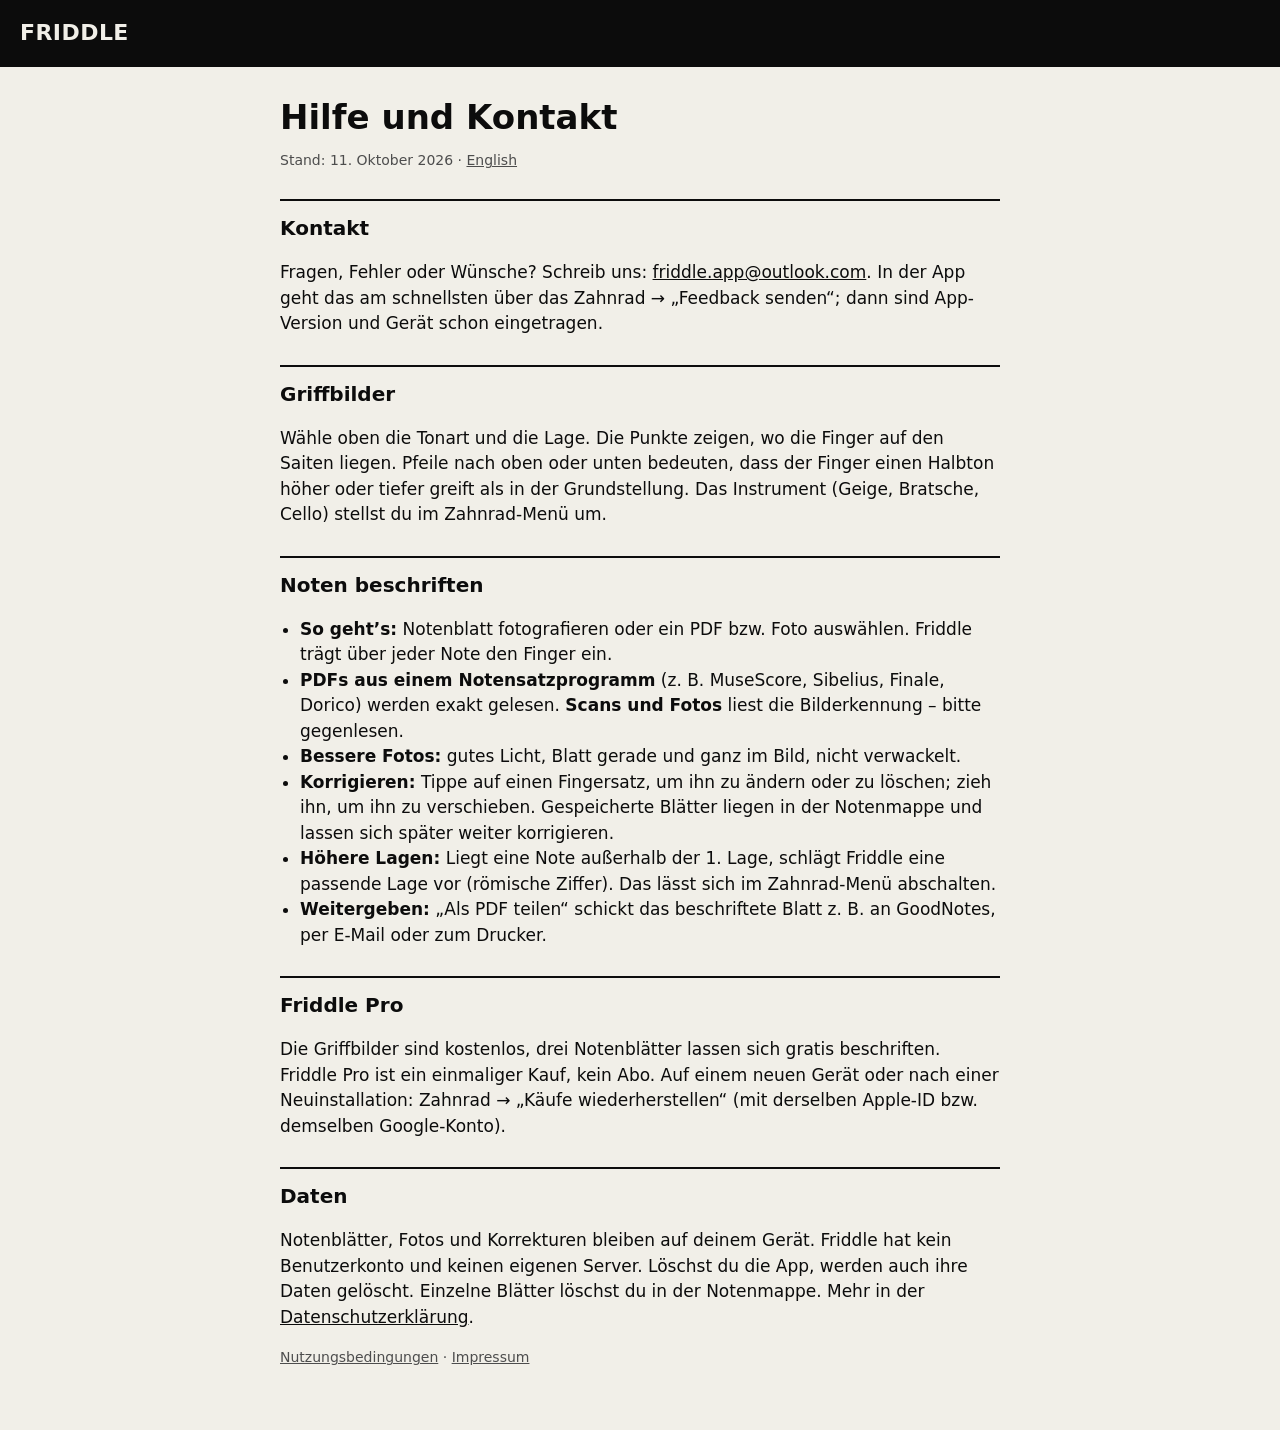
==== legal/help-de.html @ 3e6e3901 "Friddle: Startseite, Hilfe, Datenschutz, Nutzungsbedingungen, Impressum" ====
<!doctype html>
<html lang="de">
<head>
<meta charset="utf-8">
<meta name="viewport" content="width=device-width, initial-scale=1">
<title>Friddle – Hilfe und Kontakt</title>
<link rel="stylesheet" href="legal.css">
</head>
<body>
<header><strong>FRIDDLE</strong></header>
<main>
<h1>Hilfe und Kontakt</h1>
<p class="meta">Stand: 11. Oktober 2026 · <a href="help-en.html">English</a></p>

<h2>Kontakt</h2>
<p>Fragen, Fehler oder Wünsche? Schreib uns: <a href="mailto:friddle.app@outlook.com">friddle.app@outlook.com</a>. In der App geht das am schnellsten über das Zahnrad → „Feedback senden“; dann sind App-Version und Gerät schon eingetragen.</p>

<h2>Griffbilder</h2>
<p>Wähle oben die Tonart und die Lage. Die Punkte zeigen, wo die Finger auf den Saiten liegen. Pfeile nach oben oder unten bedeuten, dass der Finger einen Halbton höher oder tiefer greift als in der Grundstellung. Das Instrument (Geige, Bratsche, Cello) stellst du im Zahnrad-Menü um.</p>

<h2>Noten beschriften</h2>
<ul>
<li><strong>So geht’s:</strong> Notenblatt fotografieren oder ein PDF bzw. Foto auswählen. Friddle trägt über jeder Note den Finger ein.</li>
<li><strong>PDFs aus einem Notensatzprogramm</strong> (z. B. MuseScore, Sibelius, Finale, Dorico) werden exakt gelesen. <strong>Scans und Fotos</strong> liest die Bilderkennung – bitte gegenlesen.</li>
<li><strong>Bessere Fotos:</strong> gutes Licht, Blatt gerade und ganz im Bild, nicht verwackelt.</li>
<li><strong>Korrigieren:</strong> Tippe auf einen Fingersatz, um ihn zu ändern oder zu löschen; zieh ihn, um ihn zu verschieben. Gespeicherte Blätter liegen in der Notenmappe und lassen sich später weiter korrigieren.</li>
<li><strong>Höhere Lagen:</strong> Liegt eine Note außerhalb der 1. Lage, schlägt Friddle eine passende Lage vor (römische Ziffer). Das lässt sich im Zahnrad-Menü abschalten.</li>
<li><strong>Weitergeben:</strong> „Als PDF teilen“ schickt das beschriftete Blatt z. B. an GoodNotes, per E-Mail oder zum Drucker.</li>
</ul>

<h2>Friddle Pro</h2>
<p>Die Griffbilder sind kostenlos, drei Notenblätter lassen sich gratis beschriften. Friddle Pro ist ein einmaliger Kauf, kein Abo. Auf einem neuen Gerät oder nach einer Neuinstallation: Zahnrad → „Käufe wiederherstellen“ (mit derselben Apple-ID bzw. demselben Google-Konto).</p>

<h2>Daten</h2>
<p>Notenblätter, Fotos und Korrekturen bleiben auf deinem Gerät. Friddle hat kein Benutzerkonto und keinen eigenen Server. Löschst du die App, werden auch ihre Daten gelöscht. Einzelne Blätter löschst du in der Notenmappe. Mehr in der <a href="privacy-de.html">Datenschutzerklärung</a>.</p>

<p class="meta"><a href="terms-de.html">Nutzungsbedingungen</a> · <a href="imprint-de.html">Impressum</a></p>
</main>
</body>
</html>
---- legal/legal.css ----
:root { --bg: #F1EFE8; --ink: #0C0C0C; --muted: #4D4D4D; color-scheme: light dark; }
@media (prefers-color-scheme: dark) { :root { --bg: #0C0C0C; --ink: #F1EFE8; --muted: #B9B6AE; } }
body { margin: 0; background: var(--bg); color: var(--ink); font: 17px/1.5 system-ui, -apple-system, 'Segoe UI', Roboto, sans-serif; }
header { background: #0C0C0C; color: #F1EFE8; padding: 16px 20px; font-size: 22px; letter-spacing: .02em; border-bottom: 2px solid var(--ink); }
main { max-width: 720px; margin: 0 auto; padding: 8px 20px 48px; }
h1 { font-size: 34px; line-height: 1.1; margin: 24px 0 8px; }
h2 { font-size: 20px; margin: 28px 0 6px; padding-top: 12px; border-top: 2px solid var(--ink); }
.meta { color: var(--muted); font-size: 14px; }
a { color: inherit; }
ul { padding-left: 20px; }
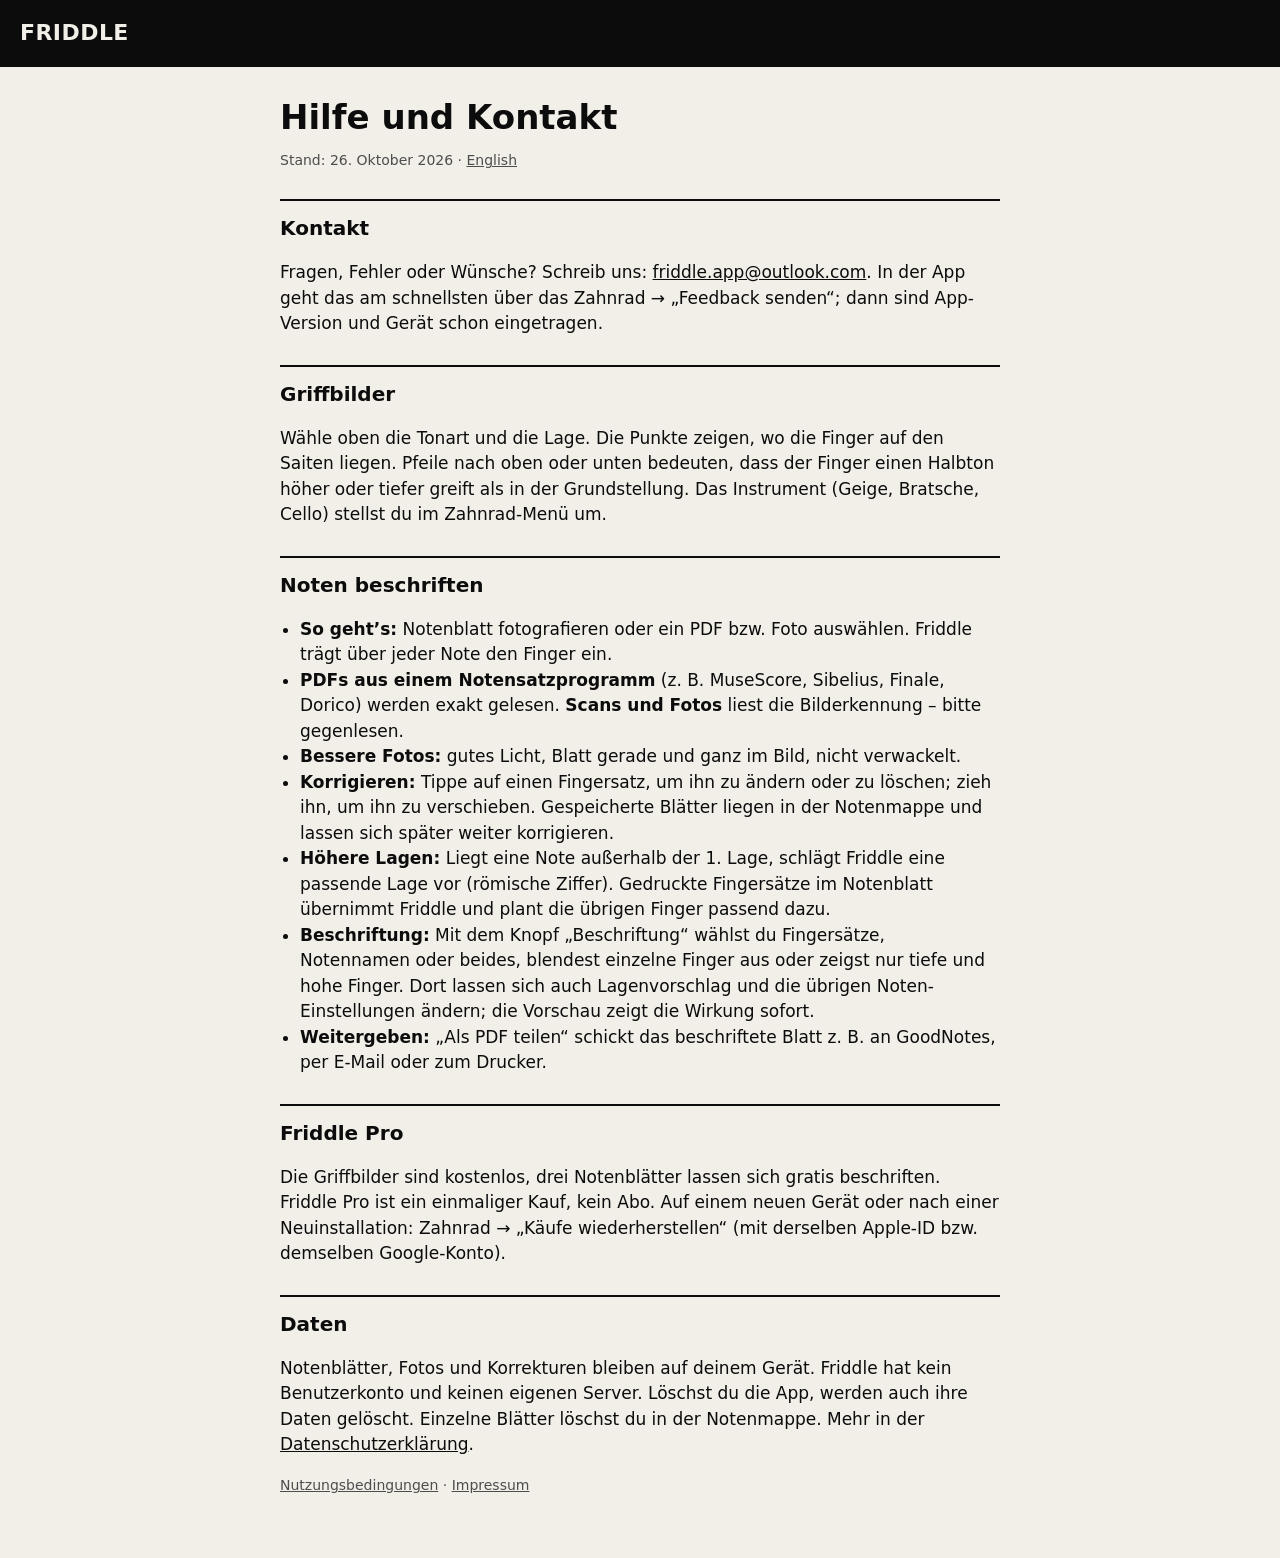
==== commit 406ff22f: "Hilfe: Fenster „Beschriftung“ im Bereich „Noten beschriften“ Co-Authored-By: Claude Opus 5.5 <norepl" ====
--- a/legal/help-de.html
+++ b/legal/help-de.html
@@ -10,7 +10,7 @@
 <header><strong>FRIDDLE</strong></header>
 <main>
 <h1>Hilfe und Kontakt</h1>
-<p class="meta">Stand: 11. Oktober 2026 · <a href="help-en.html">English</a></p>
+<p class="meta">Stand: 26. Oktober 2026 · <a href="help-en.html">English</a></p>
 
 <h2>Kontakt</h2>
 <p>Fragen, Fehler oder Wünsche? Schreib uns: <a href="mailto:friddle.app@outlook.com">friddle.app@outlook.com</a>. In der App geht das am schnellsten über das Zahnrad → „Feedback senden“; dann sind App-Version und Gerät schon eingetragen.</p>
@@ -24,7 +24,8 @@
 <li><strong>PDFs aus einem Notensatzprogramm</strong> (z. B. MuseScore, Sibelius, Finale, Dorico) werden exakt gelesen. <strong>Scans und Fotos</strong> liest die Bilderkennung – bitte gegenlesen.</li>
 <li><strong>Bessere Fotos:</strong> gutes Licht, Blatt gerade und ganz im Bild, nicht verwackelt.</li>
 <li><strong>Korrigieren:</strong> Tippe auf einen Fingersatz, um ihn zu ändern oder zu löschen; zieh ihn, um ihn zu verschieben. Gespeicherte Blätter liegen in der Notenmappe und lassen sich später weiter korrigieren.</li>
-<li><strong>Höhere Lagen:</strong> Liegt eine Note außerhalb der 1. Lage, schlägt Friddle eine passende Lage vor (römische Ziffer). Das lässt sich im Zahnrad-Menü abschalten.</li>
+<li><strong>Höhere Lagen:</strong> Liegt eine Note außerhalb der 1. Lage, schlägt Friddle eine passende Lage vor (römische Ziffer). Gedruckte Fingersätze im Notenblatt übernimmt Friddle und plant die übrigen Finger passend dazu.</li>
+<li><strong>Beschriftung:</strong> Mit dem Knopf „Beschriftung“ wählst du Fingersätze, Notennamen oder beides, blendest einzelne Finger aus oder zeigst nur tiefe und hohe Finger. Dort lassen sich auch Lagenvorschlag und die übrigen Noten-Einstellungen ändern; die Vorschau zeigt die Wirkung sofort.</li>
 <li><strong>Weitergeben:</strong> „Als PDF teilen“ schickt das beschriftete Blatt z. B. an GoodNotes, per E-Mail oder zum Drucker.</li>
 </ul>
 
